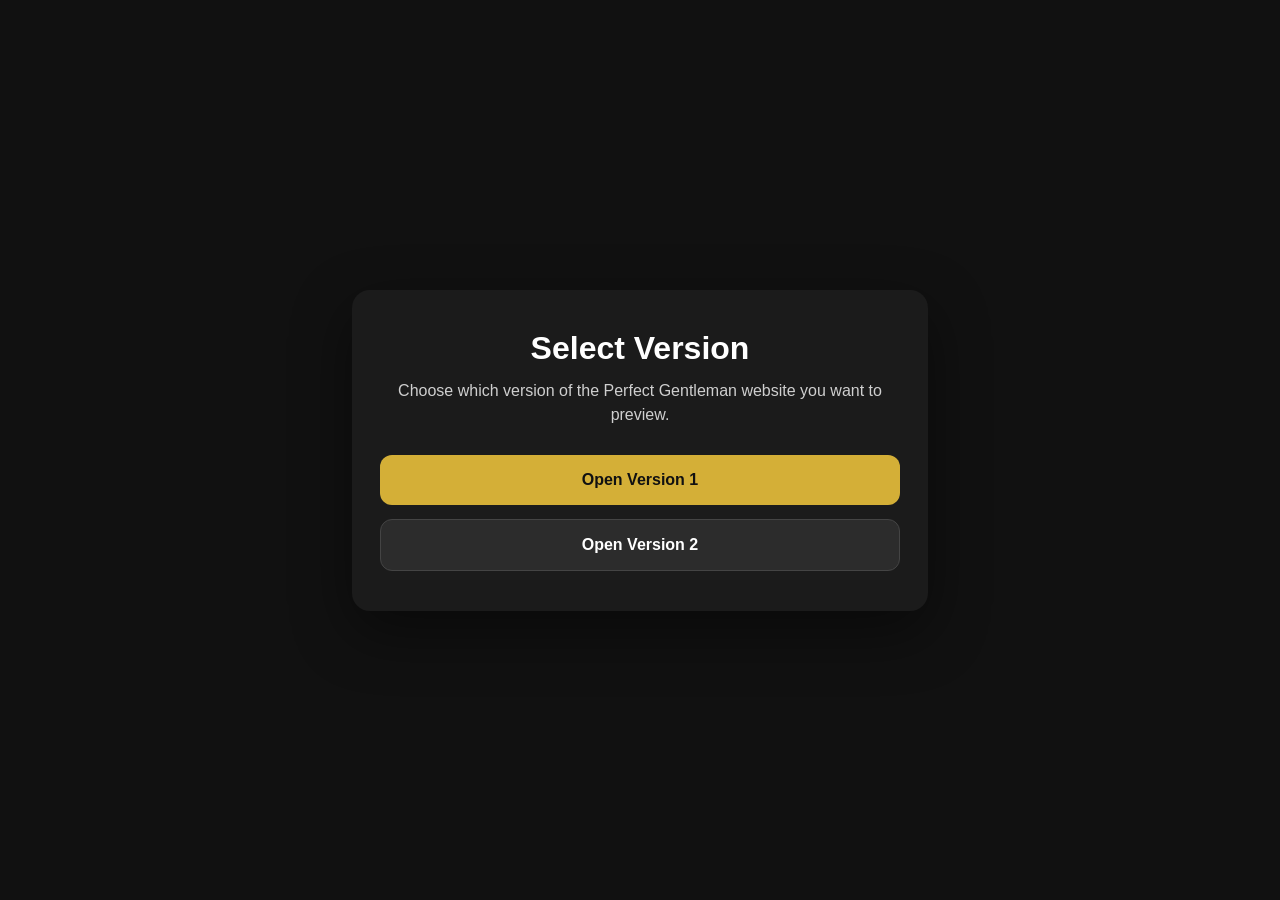
==== perfect-gentleman/index.html @ cba855e2 "perfect" ====
<!DOCTYPE html>
<html lang="en">
<head>
  <meta charset="UTF-8" />
  <meta name="viewport" content="width=device-width, initial-scale=1.0" />
  <title>Choose Website Version</title>

  <style>
    body {
      margin: 0;
      min-height: 100vh;
      font-family: Arial, sans-serif;
      background: #111;
      color: #fff;
      display: flex;
      align-items: center;
      justify-content: center;
    }

    .container {
      width: 90%;
      max-width: 520px;
      text-align: center;
      background: #1b1b1b;
      padding: 40px 28px;
      border-radius: 18px;
      box-shadow: 0 20px 60px rgba(0, 0, 0, 0.45);
    }

    h1 {
      margin: 0 0 12px;
      font-size: 32px;
    }

    p {
      margin: 0 0 28px;
      color: #cfcfcf;
      line-height: 1.5;
    }

    .buttons {
      display: grid;
      gap: 14px;
    }

    a {
      display: block;
      padding: 16px 18px;
      border-radius: 12px;
      background: #d4af37;
      color: #111;
      text-decoration: none;
      font-weight: 700;
      transition: transform 0.2s ease, background 0.2s ease;
    }

    a:hover {
      transform: translateY(-2px);
      background: #f0c94a;
    }

    .secondary {
      background: #2c2c2c;
      color: #fff;
      border: 1px solid #444;
    }

    .secondary:hover {
      background: #3a3a3a;
    }
  </style>
</head>

<body>
  <main class="container">
    <h1>Select Version</h1>
    <p>Choose which version of the Perfect Gentleman website you want to preview.</p>

    <div class="buttons">
      <a href="Version1/index.html">Open Version 1</a>
      <a href="Version2/index.html" class="secondary">Open Version 2</a>
    </div>
  </main>
</body>
</html>
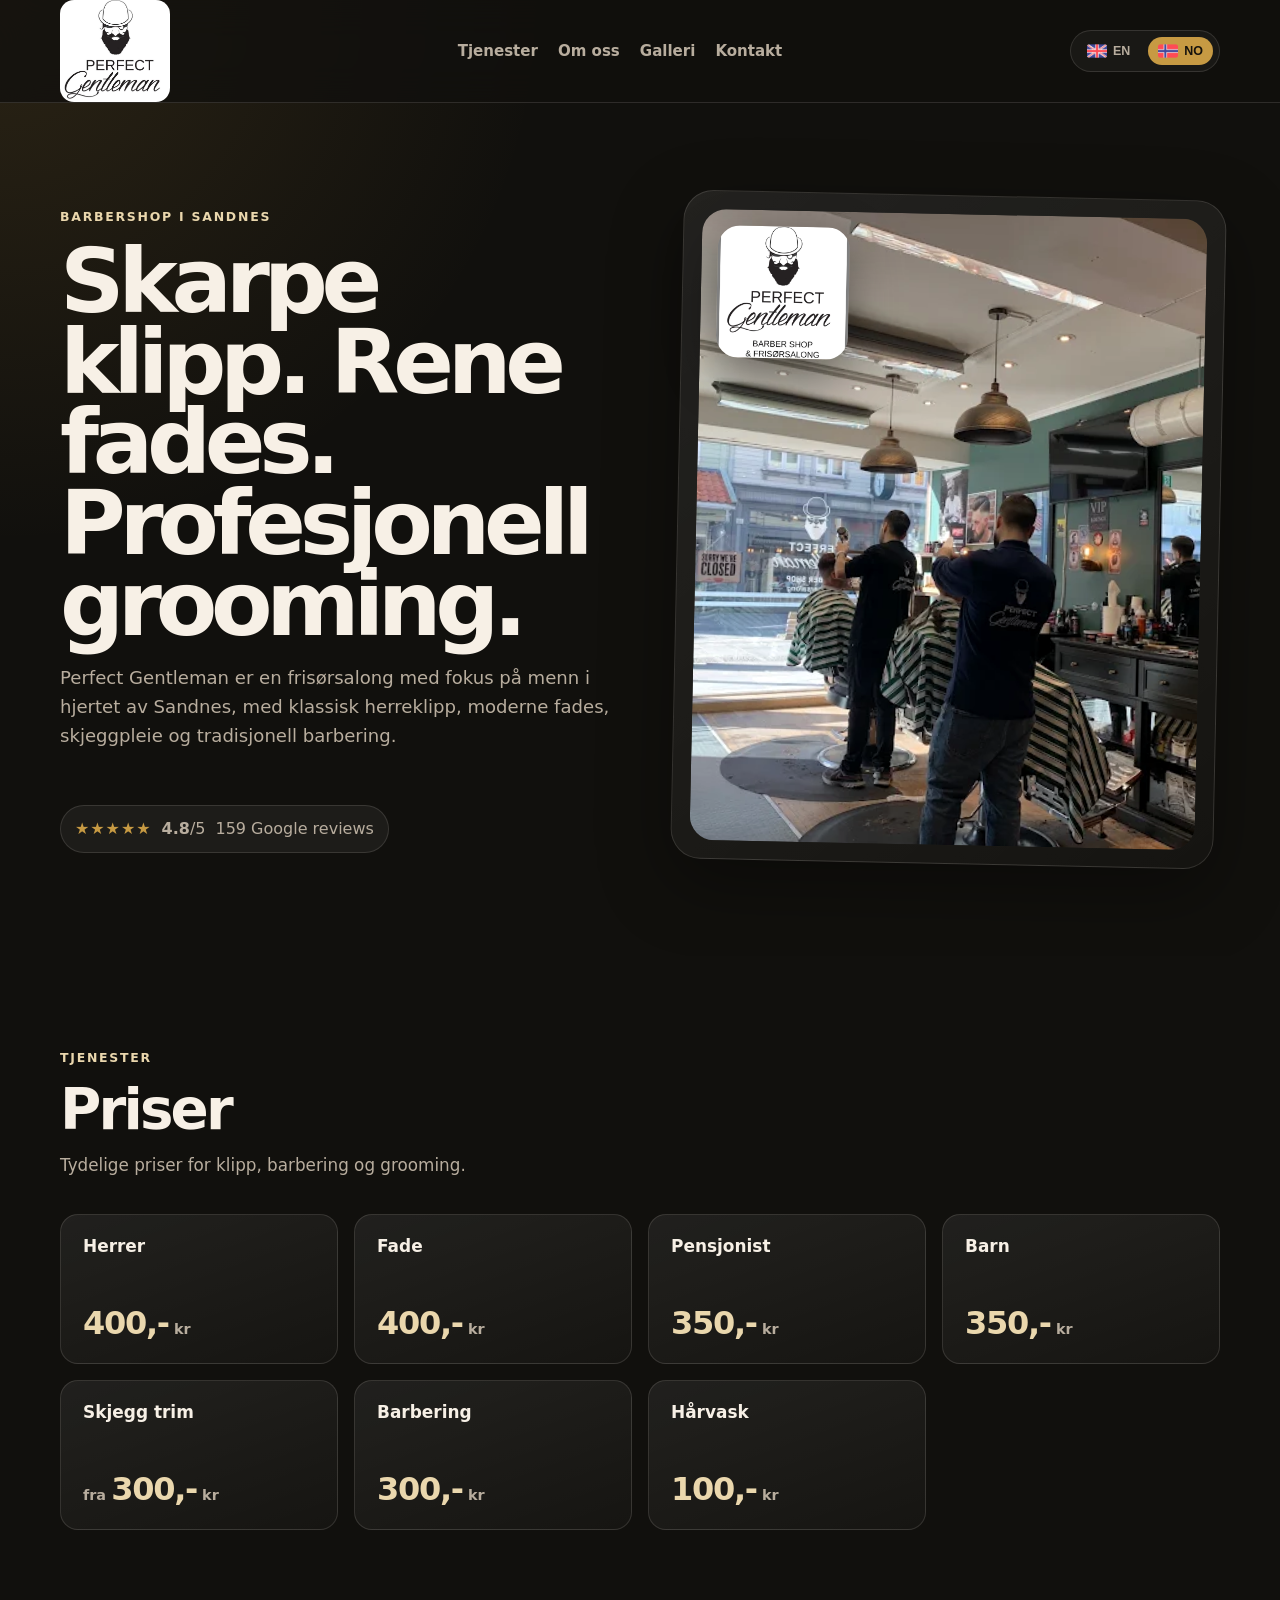
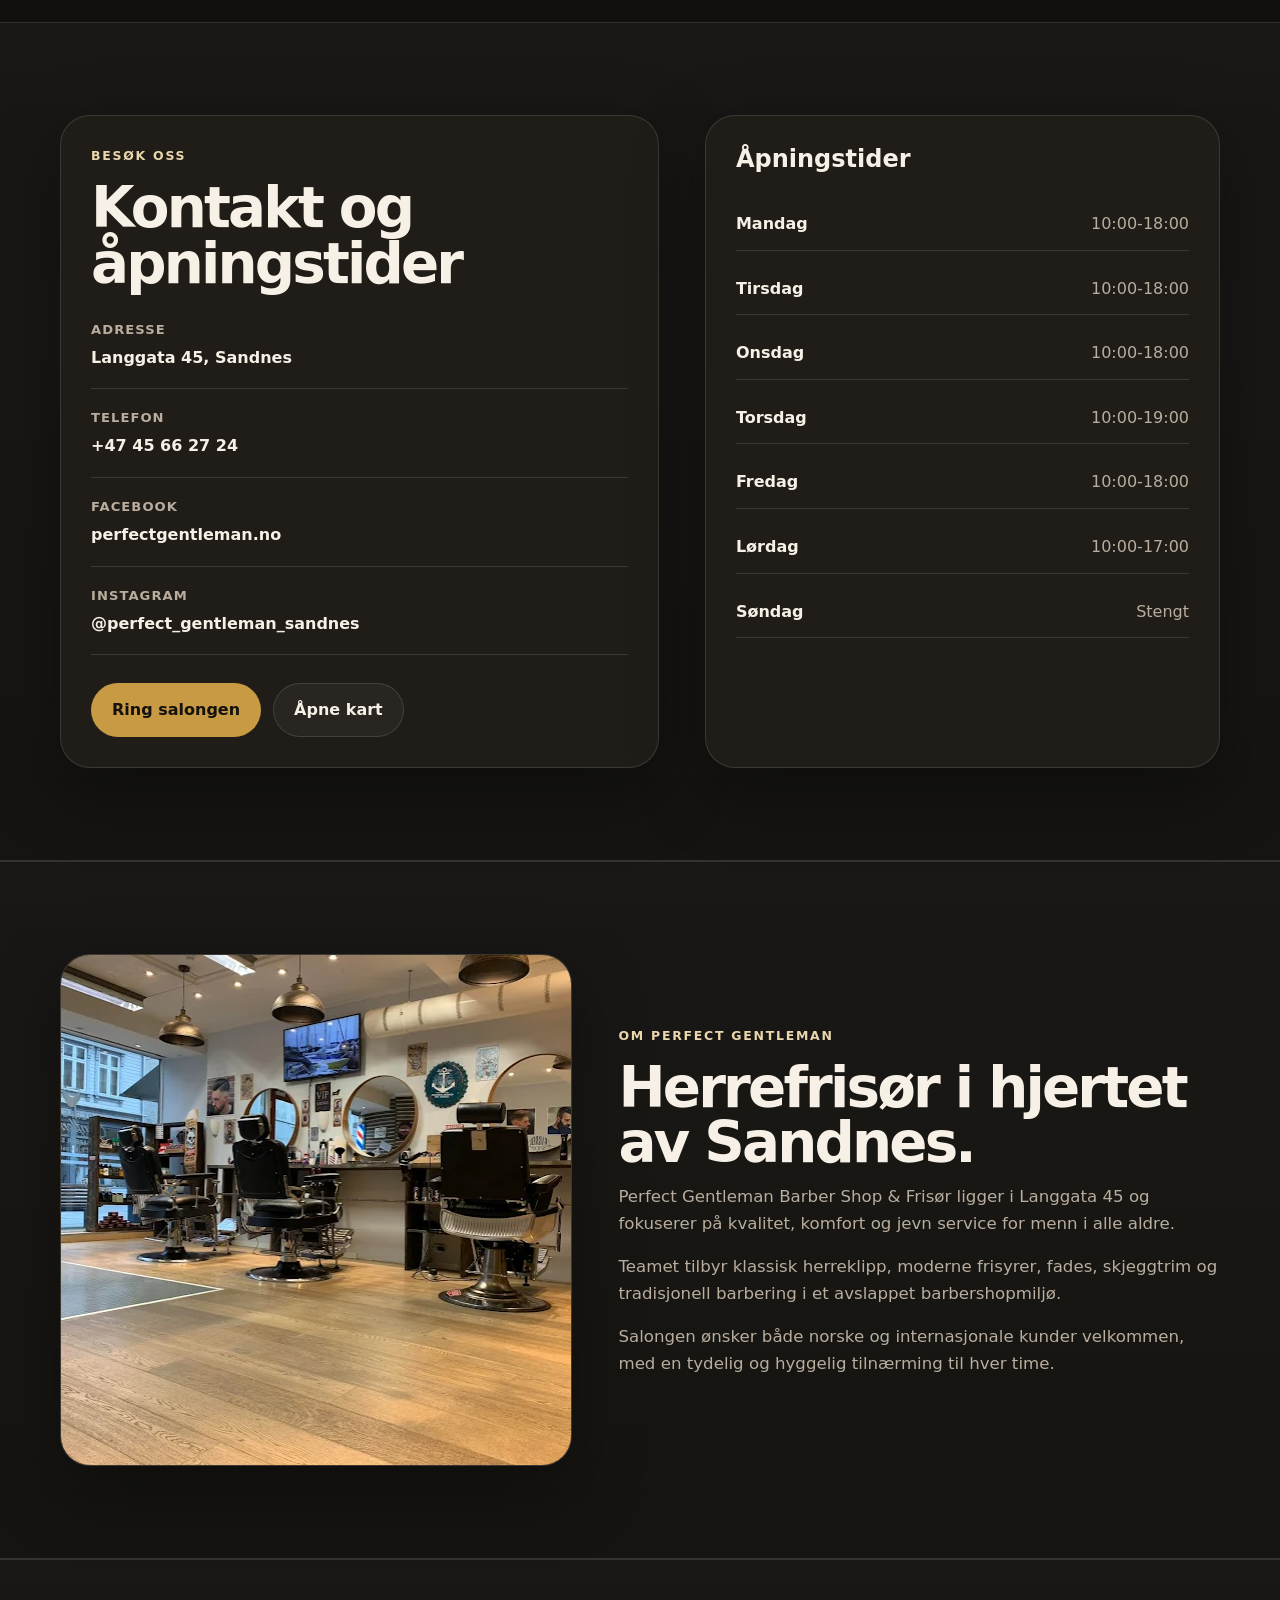
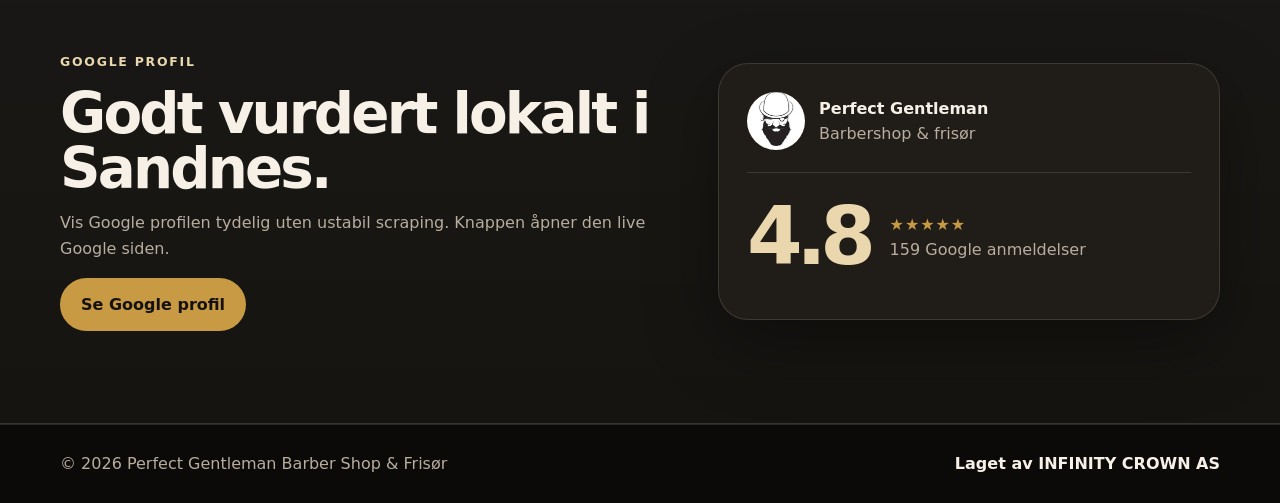
==== commit 95b9d481: "Updated" ====
--- a/perfect-gentleman/index.html
+++ b/perfect-gentleman/index.html
@@ -1,85 +1,240 @@
-<!DOCTYPE html>
+<!doctype html>
 <html lang="en">
+
 <head>
   <meta charset="UTF-8" />
   <meta name="viewport" content="width=device-width, initial-scale=1.0" />
-  <title>Choose Website Version</title>
-
-  <style>
-    body {
-      margin: 0;
-      min-height: 100vh;
-      font-family: Arial, sans-serif;
-      background: #111;
-      color: #fff;
-      display: flex;
-      align-items: center;
-      justify-content: center;
-    }
-
-    .container {
-      width: 90%;
-      max-width: 520px;
-      text-align: center;
-      background: #1b1b1b;
-      padding: 40px 28px;
-      border-radius: 18px;
-      box-shadow: 0 20px 60px rgba(0, 0, 0, 0.45);
-    }
-
-    h1 {
-      margin: 0 0 12px;
-      font-size: 32px;
-    }
-
-    p {
-      margin: 0 0 28px;
-      color: #cfcfcf;
-      line-height: 1.5;
-    }
-
-    .buttons {
-      display: grid;
-      gap: 14px;
-    }
-
-    a {
-      display: block;
-      padding: 16px 18px;
-      border-radius: 12px;
-      background: #d4af37;
-      color: #111;
-      text-decoration: none;
-      font-weight: 700;
-      transition: transform 0.2s ease, background 0.2s ease;
-    }
-
-    a:hover {
-      transform: translateY(-2px);
-      background: #f0c94a;
-    }
-
-    .secondary {
-      background: #2c2c2c;
-      color: #fff;
-      border: 1px solid #444;
-    }
-
-    .secondary:hover {
-      background: #3a3a3a;
-    }
-  </style>
+  <title>Perfect Gentleman Barber Shop & Frisør | Sandnes</title>
+  <meta name="description"
+    content="Perfect Gentleman Barber Shop & Frisør in Sandnes. Men's haircuts, fades, beard trim, shaving and grooming at Langgata 45." />
+  <meta name="theme-color" content="#11100d" />
+
+  <meta property="og:title" content="Perfect Gentleman Barber Shop & Frisør" />
+  <meta property="og:description" content="Men's haircuts, fades, beard trim and shaving in Sandnes." />
+  <meta property="og:image" content="assets/full_logo.jpg" />
+  <meta property="og:type" content="website" />
+
+  <link rel="icon" href="assets/logo.jpg" />
+  <link rel="apple-touch-icon" href="assets/logo.jpg" />
+  <link rel="preload" as="image" href="assets/full_logo.jpg" />
+  <link rel="stylesheet" href="styles.css" />
 </head>
 
 <body>
-  <main class="container">
-    <h1>Select Version</h1>
-    <p>Choose which version of the Perfect Gentleman website you want to preview.</p>
-
-    <div class="buttons">
-      <a href="Version1/index.html">Open Version 1</a>
-      <a href="Version2/index.html" class="secondary">Open Version 2</a>
+  <a class="skip-link" href="#main">Skip to content</a>
+
+  <header class="site-header" id="top">
+    <div class="container header-inner">
+      <a class="brand" href="#top" aria-label="Perfect Gentleman home">
+        <img src="assets/logo%20with%20text.jpg" alt="Perfect Gentleman logo" />
+      </a>
+
+      <nav class="main-nav" aria-label="Main navigation">
+        <a href="#services" data-i18n="nav.services">Services</a>
+        <a href="#about" data-i18n="nav.about">About</a>
+        <a href="#gallery" data-i18n="nav.gallery">Gallery</a>
+        <a href="#contact" data-i18n="nav.contact">Contact</a>
+      </nav>
+
+      <div class="language-selector" aria-label="Language selector">
+        <button class="language-button" type="button" data-lang="en" aria-label="Switch to English">
+          <img src="assets/uk.png" alt="English" />
+          <span>EN</span>
+        </button>
+        <button class="language-button" type="button" data-lang="no" aria-label="Switch to Norwegian">
+          <img src="assets/no.png" alt="Norsk" />
+          <span>NO</span>
+        </button>
+      </div>
     </div>
+  </header>
+
+  <main id="main">
+    <section class="hero section-pad">
+      <div class="container hero-grid">
+        <div class="hero-copy reveal">
+          <p class="eyebrow" data-i18n="hero.eyebrow">Barber shop in Sandnes</p>
+          <h1 data-i18n="hero.title">Sharp cuts. Clean fades. Professional grooming.</h1>
+          <p class="hero-text" data-i18n="hero.text">Perfect Gentleman is a men-focused barber shop in the heart of
+            Sandnes, offering classic haircuts, modern fades, beard care and traditional shaving.</p>
+          <div class="hero-actions">
+            <!--<a class="button button-primary" href="tel:+4745662724" data-i18n="hero.call">Call +47 45 66 27 24</a>
+            <a class="button button-secondary" href="#booking" data-i18n="hero.booking">Booking placeholder</a>-->
+          </div>
+          <div class="trust-strip" aria-label="Google rating">
+            <span class="stars" aria-hidden="true">★★★★★</span>
+            <span><strong data-config="rating">4.8</strong>/5</span>
+            <span data-config="reviews">159 Google reviews</span>
+          </div>
+        </div>
+
+        <div class="hero-media reveal delay-1 hide-on-mobile">
+          <div class="hero-card">
+            <img class="hero-logo" src="assets/full_logo.jpg" alt="Perfect Gentleman full logo" />
+            <img class="hero-photo" src="assets/barbers-at-work.webp" alt="Barbers working inside Perfect Gentleman" />
+          </div>
+        </div>
+      </div>
+    </section>
+
+    <!--<section class="info-band">
+      <div class="container info-band-grid">
+        <div>
+          <span data-i18n="info.addressLabel">Address</span>
+          <strong>Langgata 45, Sandnes</strong>
+        </div>
+        <div>
+          <span data-i18n="info.phoneLabel">Phone</span>
+          <strong><a href="tel:+4745662724">+47 45 66 27 24</a></strong>
+        </div>
+        <div>
+          <span data-i18n="info.todayLabel">Opening hours</span>
+          <strong data-i18n="info.hoursShort">Mon-Fri 10:00-18:00
+            <br>Lørdag 10:00-17:00
+          </strong>
+        </div>
+      </div>
+    </section>-->
+
+
+
+    <section class="section-pad" id="services">
+      <div class="container">
+        <div class="section-heading reveal">
+          <p class="eyebrow" data-i18n="services.eyebrow">Services</p>
+          <h2 data-i18n="services.title">Prices</h2>
+          <p data-i18n="services.text">Clear pricing for essential barber and grooming services.</p>
+        </div>
+        <div class="price-grid reveal delay-1" id="priceGrid" aria-live="polite"></div>
+      </div>
+    </section>
+
+    <section class="section-pad section-alt" id="contact">
+      <div class="container contact-grid">
+        <div class="contact-card reveal">
+          <p class="eyebrow" data-i18n="contact.eyebrow">Visit</p>
+          <h2 data-i18n="contact.title">Contact and opening hours</h2>
+          <div class="contact-list">
+            <p><span data-i18n="contact.address">Address</span><strong><a
+                  href="https://maps.app.goo.gl/utkWQBapg1sckWcVA" target="_blank" rel="noopener">Langgata 45,
+                  Sandnes</a></strong></p>
+            <p><span data-i18n="contact.phone">Phone</span><strong><a href="tel:+4745662724">+47 45 66 27
+                  24</a></strong></p>
+            <p><span>Facebook</span><strong><a href="https://www.facebook.com/perfectgentleman.no/" target="_blank"
+                  rel="noopener">perfectgentleman.no</a></strong></p>
+            <p><span>Instagram</span><strong><a href="https://www.instagram.com/perfect_gentleman_sandnes/"
+                  target="_blank" rel="noopener">@perfect_gentleman_sandnes</a></strong></p>
+          </div>
+          <div class="contact-actions">
+            <a class="button button-primary" href="tel:+4745662724" data-i18n="contact.call">Call salon</a>
+            <a class="button button-secondary" href="https://maps.app.goo.gl/utkWQBapg1sckWcVA" target="_blank"
+              rel="noopener" data-i18n="contact.map">Open map</a>
+          </div>
+        </div>
+        <div class="hours-card reveal delay-1">
+          <h3 data-i18n="hours.title">Opening hours</h3>
+          <div id="hoursList" class="hours-list" aria-live="polite"></div>
+        </div>
+      </div>
+    </section>
+
+
+    <section class="section-pad section-alt" id="about">
+      <div class="container about-grid">
+        <div class="about-media reveal hide-on-mobile">
+          <img src="assets/studio-empty-chairs.webp" alt="Perfect Gentleman barber shop interior" />
+        </div>
+        <div class="about-copy reveal delay-1">
+          <p class="eyebrow" data-i18n="about.eyebrow">About Perfect Gentleman</p>
+          <h2 data-i18n="about.title">Men's grooming in the heart of Sandnes.</h2>
+          <p data-i18n="about.p1">Perfect Gentleman Barber Shop & Frisør is located at Langgata 45 and focuses on
+            quality, comfort and consistent service for men of all ages.</p>
+          <p data-i18n="about.p2">The team offers classic men's haircuts, modern styles, fades, beard trims and
+            traditional shaving in a relaxed barbershop setting.</p>
+          <p data-i18n="about.p3">The salon welcomes both Norwegian and international customers, with a direct and
+            friendly approach to every appointment.</p>
+        </div>
+      </div>
+    </section>
+
+    <!--<section class="section-pad" id="gallery">
+      <div class="container">
+        <div class="section-heading reveal">
+          <p class="eyebrow" data-i18n="gallery.eyebrow">Gallery</p>
+          <h2 data-i18n="gallery.title">Inside the shop</h2>
+          <p data-i18n="gallery.text">A simple collage area for photos from the studio, chairs, entrance and daily work.
+          </p>
+        </div>
+        <div class="gallery-grid reveal delay-1">
+          <figure class="gallery-item gallery-large">
+            <img src="assets/barbers-at-work.webp" alt="Barbers working in the studio" />
+          </figure>
+          <figure class="gallery-item">
+            <img src="assets/outside-entrance-1.JPG" alt="Outside entrance" />
+          </figure>
+          <figure class="gallery-item gallery-wide">
+            <img src="assets/studio-empty-chairs.webp" alt="Empty studio with chairs" />
+          </figure>
+        </div>
+      </div>
+    </section>-->
+
+    <section class="section-pad section-alt" id="reviews">
+      <div class="container reviews-grid">
+        <div class="review-copy reveal">
+          <p class="eyebrow" data-i18n="reviews.eyebrow">Google profile</p>
+          <h2 data-i18n="reviews.title">Trusted locally in Sandnes.</h2>
+          <p data-i18n="reviews.text">Showcase the Google profile clearly without relying on fragile scraping. The
+            button opens the live Google business page.</p>
+          <a class="button button-primary" id="googlePageLink" href="https://share.google/YpfbjD3df5ppKz8mH"
+            target="_blank" rel="noopener" data-i18n="reviews.button">View Google profile</a>
+        </div>
+        <div class="google-card reveal delay-1">
+          <div class="google-card-top">
+            <img src="assets/logo.jpg" alt="Perfect Gentleman logo" />
+            <div>
+              <strong>Perfect Gentleman</strong>
+              <span data-i18n="reviews.category">Barber shop & Frisør</span>
+            </div>
+          </div>
+          <div class="rating-display">
+            <strong data-config="ratingLarge">4.8</strong>
+            <div>
+              <span class="stars" aria-hidden="true">★★★★★</span>
+              <p><span data-config="reviewsPlain">159</span> <span data-i18n="reviews.reviewLabel">Google reviews</span>
+              </p>
+            </div>
+          </div>
+          <!-- <p class="review-note" data-i18n="reviews.note">Rating and review count can be updated in site-config.js.</p> -->
+        </div>
+      </div>
+    </section>
+
+    <!--<section class="section-pad" id="booking">
+      <div class="container booking-card reveal">
+        <div>
+          <p class="eyebrow" data-i18n="booking.eyebrow">Booking</p>
+          <h2 data-i18n="booking.title">Booking integration placeholder</h2>
+          <p data-i18n="booking.text">This area is ready for a booking link, embedded booking widget or third-party
+            booking system when needed.</p>
+        </div>
+        <a class="button button-secondary" id="bookingAction" href="tel:+4745662724" data-i18n="booking.button">Call to
+          book for now</a>
+      </div>
+    </section>-->
+
+
   </main>
+
+  <footer class="site-footer">
+    <div class="container footer-inner">
+      <p>© <span id="year"></span> Perfect Gentleman Barber Shop & Frisør</p>
+      <p><a href="https://infinitycrown.no/" target="_blank" rel="noopener" data-i18n="nav.footer">Made by INFINITY CROWN</a></p>
+    </div>
+  </footer>
+
+  <script src="site-config.js"></script>
+  <script src="script.js"></script>
 </body>
+
 </html>
--- a/perfect-gentleman/styles.css
+++ b/perfect-gentleman/styles.css
@@ -0,0 +1,749 @@
+:root {
+  --bg: #11100d;
+  --bg-soft: #171511;
+  --bg-card: #201d18;
+  --paper: #f7f0e6;
+  --muted: #b8ad9e;
+  --gold: #c79a43;
+  --gold-soft: #ead7ad;
+  --line: rgba(247, 240, 230, 0.13);
+  --shadow: 0 24px 70px rgba(0, 0, 0, 0.35);
+  --radius-lg: 30px;
+  --radius-md: 18px;
+  --max-width: 1160px;
+  --header-height: 86px;
+}
+
+* {
+  box-sizing: border-box;
+}
+
+html {
+  scroll-behavior: smooth;
+}
+
+body {
+  margin: 0;
+  font-family: Inter, ui-sans-serif, system-ui, -apple-system, BlinkMacSystemFont, "Segoe UI", sans-serif;
+  background: radial-gradient(circle at top left, rgba(199, 154, 67, 0.14), transparent 34rem), var(--bg);
+  color: var(--paper);
+  line-height: 1.6;
+}
+
+body.custom-cursor,
+body.custom-cursor a,
+body.custom-cursor button {
+  cursor: url("assets/cursor.png") 8 8, auto;
+}
+
+img {
+  max-width: 100%;
+  display: block;
+}
+
+a {
+  color: inherit;
+  text-decoration: none;
+}
+
+button,
+a {
+  -webkit-tap-highlight-color: transparent;
+}
+
+.container {
+  width: min(var(--max-width), calc(100% - 32px));
+  margin: 0 auto;
+}
+
+.skip-link {
+  position: absolute;
+  left: 16px;
+  top: -100px;
+  z-index: 999;
+  background: var(--gold);
+  color: #15120d;
+  padding: 10px 14px;
+  border-radius: 12px;
+  font-weight: 800;
+}
+
+.skip-link:focus {
+  top: 16px;
+}
+
+.site-header {
+  position: sticky;
+  top: 0;
+  z-index: 50;
+  min-height: var(--header-height);
+  background: rgba(17, 16, 13, 0.78);
+  backdrop-filter: blur(18px);
+  border-bottom: 1px solid var(--line);
+}
+
+.header-inner {
+  min-height: var(--header-height);
+  display: flex;
+  align-items: center;
+  justify-content: space-between;
+  gap: 22px;
+}
+
+.brand {
+  display: flex;
+  align-items: center;
+  flex: 0 0 auto;
+}
+
+.brand img {
+  width: 110px;
+  height: auto;
+  border-radius: 14px;
+}
+
+.main-nav {
+  display: flex;
+  align-items: center;
+  justify-content: center;
+  gap: 20px;
+  flex: 1;
+}
+
+.main-nav a {
+  color: var(--muted);
+  font-size: 0.94rem;
+  font-weight: 700;
+  transition: color 180ms ease;
+}
+
+.main-nav a:hover,
+.main-nav a:focus-visible {
+  color: var(--paper);
+}
+
+.language-selector {
+  display: inline-flex;
+  gap: 8px;
+  padding: 6px;
+  border: 1px solid var(--line);
+  border-radius: 999px;
+  background: rgba(255, 255, 255, 0.04);
+}
+
+.language-button {
+  border: 0;
+  color: var(--muted);
+  background: transparent;
+  border-radius: 999px;
+  display: inline-flex;
+  align-items: center;
+  gap: 6px;
+  padding: 7px 10px;
+  font-weight: 800;
+  font-size: 0.78rem;
+  transition: background 180ms ease, color 180ms ease;
+}
+
+.language-button img {
+  width: 20px;
+  height: 14px;
+  object-fit: cover;
+  border-radius: 2px;
+}
+
+.language-button.active {
+  background: var(--gold);
+  color: #16120c;
+}
+
+.section-pad {
+  padding: 92px 0;
+}
+
+.section-alt {
+  background: linear-gradient(180deg, rgba(255, 255, 255, 0.035), rgba(255, 255, 255, 0.015));
+  border-top: 1px solid var(--line);
+  border-bottom: 1px solid var(--line);
+}
+
+.hero {
+  min-height: calc(100svh - var(--header-height));
+  display: flex;
+  align-items: center;
+  overflow: hidden;
+}
+
+.hero-grid {
+  display: grid;
+  grid-template-columns: 1.02fr 0.98fr;
+  gap: 52px;
+  align-items: center;
+}
+
+.eyebrow {
+  margin: 0 0 14px;
+  color: var(--gold-soft);
+  letter-spacing: 0.14em;
+  text-transform: uppercase;
+  font-size: 0.78rem;
+  font-weight: 900;
+}
+
+h1,
+h2,
+h3,
+p {
+  margin-top: 0;
+}
+
+h1 {
+  margin-bottom: 20px;
+  font-size: clamp(3rem, 7vw, 6.8rem);
+  line-height: 0.9;
+  letter-spacing: -0.07em;
+  max-width: 760px;
+}
+
+h2 {
+  margin-bottom: 14px;
+  font-size: clamp(2rem, 4.4vw, 4rem);
+  line-height: 0.98;
+  letter-spacing: -0.05em;
+}
+
+h3 {
+  font-size: 1.5rem;
+  line-height: 1.15;
+}
+
+.hero-text {
+  color: var(--muted);
+  max-width: 630px;
+  font-size: 1.13rem;
+}
+
+.hero-actions,
+.contact-actions {
+  display: flex;
+  flex-wrap: wrap;
+  gap: 12px;
+  margin-top: 28px;
+}
+
+.button {
+  display: inline-flex;
+  justify-content: center;
+  align-items: center;
+  min-height: 48px;
+  padding: 13px 20px;
+  border-radius: 999px;
+  border: 1px solid transparent;
+  font-weight: 900;
+  transition: transform 180ms ease, background 180ms ease, border-color 180ms ease;
+}
+
+.button:hover,
+.button:focus-visible {
+  transform: translateY(-2px);
+}
+
+.button-primary {
+  background: var(--gold);
+  color: #15120d;
+}
+
+.button-secondary {
+  border-color: var(--line);
+  background: rgba(255, 255, 255, 0.045);
+  color: var(--paper);
+}
+
+.trust-strip {
+  margin-top: 26px;
+  display: inline-flex;
+  flex-wrap: wrap;
+  gap: 10px;
+  align-items: center;
+  padding: 10px 14px;
+  border-radius: 999px;
+  color: var(--muted);
+  background: rgba(255, 255, 255, 0.05);
+  border: 1px solid var(--line);
+}
+
+.stars {
+  color: var(--gold);
+  letter-spacing: 0.06em;
+}
+
+.hero-card {
+  position: relative;
+  border: 1px solid var(--line);
+  border-radius: var(--radius-lg);
+  background: linear-gradient(140deg, rgba(255, 255, 255, 0.08), rgba(255, 255, 255, 0.02));
+  padding: 18px;
+  box-shadow: var(--shadow);
+  transform: rotate(1.2deg);
+}
+
+.hero-logo {
+  position: absolute;
+  left: 34px;
+  top: 34px;
+  z-index: 2;
+  width: 132px;
+  border-radius: 22px;
+  box-shadow: 0 18px 50px rgba(0, 0, 0, 0.45);
+}
+
+.hero-photo {
+  width: 100%;
+  aspect-ratio: 4 / 5;
+  object-fit: cover;
+  border-radius: 24px;
+  filter: saturate(0.92) contrast(1.02);
+}
+
+.info-band {
+  border-top: 1px solid var(--line);
+  border-bottom: 1px solid var(--line);
+  background: rgba(255, 255, 255, 0.035);
+}
+
+.info-band-grid {
+  display: grid;
+  grid-template-columns: repeat(3, 1fr);
+  gap: 1px;
+}
+
+.info-band-grid>div {
+  padding: 26px 28px;
+  border-left: 1px solid var(--line);
+}
+
+.info-band-grid>div:last-child {
+  border-right: 1px solid var(--line);
+}
+
+.info-band span,
+.contact-list span {
+  display: block;
+  color: var(--muted);
+  font-size: 0.82rem;
+  text-transform: uppercase;
+  letter-spacing: 0.08em;
+  font-weight: 800;
+  margin-bottom: 5px;
+}
+
+.info-band strong {
+  font-size: 1.03rem;
+}
+
+.section-heading {
+  max-width: 670px;
+  margin-bottom: 36px;
+}
+
+.section-heading p:not(.eyebrow) {
+  color: var(--muted);
+  font-size: 1.05rem;
+}
+
+.price-grid {
+  display: grid;
+  grid-template-columns: repeat(4, 1fr);
+  gap: 16px;
+}
+
+.price-card {
+  min-height: 150px;
+  display: flex;
+  flex-direction: column;
+  justify-content: space-between;
+  border-radius: var(--radius-md);
+  padding: 22px;
+  border: 1px solid var(--line);
+  background: linear-gradient(160deg, rgba(255, 255, 255, 0.07), rgba(255, 255, 255, 0.025));
+}
+
+.price-card h3 {
+  margin-bottom: 18px;
+  color: var(--paper);
+  font-size: 1.06rem;
+}
+
+.price-card strong {
+  color: var(--gold-soft);
+  font-size: 2rem;
+  line-height: 1;
+  letter-spacing: -0.04em;
+}
+
+.price-card span {
+  color: var(--muted);
+  font-size: 0.9rem;
+  font-weight: 700;
+}
+
+.about-grid,
+.reviews-grid,
+.contact-grid {
+  display: grid;
+  grid-template-columns: 0.92fr 1.08fr;
+  gap: 46px;
+  align-items: center;
+}
+
+.about-media img,
+.contact-card,
+.hours-card,
+.google-card,
+.booking-card {
+  border-radius: var(--radius-lg);
+  border: 1px solid var(--line);
+  background: var(--bg-card);
+  box-shadow: var(--shadow);
+}
+
+.about-media img {
+  width: 100%;
+  aspect-ratio: 1 / 1;
+  object-fit: cover;
+}
+
+.about-copy p:not(.eyebrow) {
+  color: var(--muted);
+  font-size: 1.04rem;
+}
+
+.gallery-grid {
+  display: grid;
+  grid-template-columns: repeat(4, 1fr);
+  grid-auto-rows: 250px;
+  gap: 16px;
+}
+
+.gallery-item {
+  margin: 0;
+  border-radius: 24px;
+  overflow: hidden;
+  border: 1px solid var(--line);
+  background: #26221c;
+}
+
+.gallery-large {
+  grid-column: span 2;
+  grid-row: span 2;
+}
+
+.gallery-wide {
+  grid-column: span 2;
+}
+
+.gallery-item img {
+  width: 100%;
+  height: 100%;
+  object-fit: cover;
+  transition: transform 500ms ease;
+}
+
+.gallery-item:hover img {
+  transform: scale(1.04);
+}
+
+.reviews-grid {
+  grid-template-columns: 1fr 0.82fr;
+}
+
+.review-copy p:not(.eyebrow) {
+  color: var(--muted);
+  max-width: 620px;
+}
+
+.google-card {
+  padding: 28px;
+}
+
+.google-card-top {
+  display: flex;
+  gap: 14px;
+  align-items: center;
+  padding-bottom: 22px;
+  border-bottom: 1px solid var(--line);
+}
+
+.google-card-top img {
+  width: 58px;
+  height: 58px;
+  border-radius: 50%;
+  object-fit: cover;
+}
+
+.google-card-top span {
+  display: block;
+  color: var(--muted);
+}
+
+.rating-display {
+  padding: 28px 0 18px;
+  display: flex;
+  gap: 20px;
+  align-items: center;
+}
+
+.rating-display>strong {
+  font-size: 5rem;
+  line-height: 0.9;
+  color: var(--gold-soft);
+  letter-spacing: -0.08em;
+}
+
+.rating-display p,
+.review-note {
+  color: var(--muted);
+  margin-bottom: 0;
+}
+
+.booking-card {
+  padding: 34px;
+  display: flex;
+  align-items: center;
+  justify-content: space-between;
+  gap: 28px;
+  background: radial-gradient(circle at top right, rgba(199, 154, 67, 0.16), transparent 22rem), var(--bg-card);
+}
+
+.booking-card p:not(.eyebrow) {
+  color: var(--muted);
+  max-width: 740px;
+}
+
+.contact-grid {
+  grid-template-columns: 1fr 0.86fr;
+  align-items: stretch;
+}
+
+.contact-card,
+.hours-card {
+  padding: 30px;
+}
+
+.contact-list {
+  display: grid;
+  gap: 18px;
+  margin: 28px 0;
+}
+
+.contact-list p {
+  margin: 0;
+  padding-bottom: 18px;
+  border-bottom: 1px solid var(--line);
+}
+
+.hours-list {
+  display: grid;
+  gap: 12px;
+  margin-top: 24px;
+}
+
+.hours-row {
+  display: flex;
+  justify-content: space-between;
+  gap: 16px;
+  padding: 13px 0;
+  border-bottom: 1px solid var(--line);
+  color: var(--muted);
+}
+
+.hours-row strong {
+  color: var(--paper);
+}
+
+.site-footer {
+  border-top: 1px solid var(--line);
+  background: #0b0a08;
+  padding: 26px 0;
+  color: var(--muted);
+}
+
+.footer-inner {
+  display: flex;
+  align-items: center;
+  justify-content: space-between;
+  gap: 16px;
+}
+
+.footer-inner p {
+  margin: 0;
+}
+
+.footer-inner a {
+  color: var(--paper);
+  font-weight: 800;
+}
+
+.reveal {
+  opacity: 0;
+  transform: translateY(18px);
+  transition: opacity 600ms ease, transform 600ms ease;
+}
+
+.reveal.visible {
+  opacity: 1;
+  transform: translateY(0);
+}
+
+.delay-1 {
+  transition-delay: 100ms;
+}
+
+@media (max-width: 980px) {
+  .header-inner {
+    flex-wrap: wrap;
+    padding: 14px 0;
+  }
+
+  .main-nav {
+    order: 3;
+    width: 100%;
+    flex-wrap: wrap;
+    justify-content: flex-start;
+    gap: 13px 18px;
+  }
+
+  .hero-grid,
+  .about-grid,
+  .reviews-grid,
+  .contact-grid {
+    grid-template-columns: 1fr;
+  }
+
+  .hero {
+    min-height: auto;
+  }
+
+  .hero-card {
+    transform: none;
+  }
+
+  .price-grid {
+    grid-template-columns: repeat(2, 1fr);
+  }
+
+  .info-band-grid {
+    grid-template-columns: 1fr;
+  }
+
+  .info-band-grid>div,
+  .info-band-grid>div:last-child {
+    border-left: 0;
+    border-right: 0;
+    border-bottom: 1px solid var(--line);
+  }
+
+  .gallery-grid {
+    grid-template-columns: repeat(2, 1fr);
+    grid-auto-rows: 220px;
+  }
+
+  .gallery-large,
+  .gallery-wide {
+    grid-column: span 2;
+  }
+
+  .booking-card {
+    align-items: flex-start;
+    flex-direction: column;
+  }
+}
+
+@media (max-width: 640px) {
+  .container {
+    width: min(100% - 22px, var(--max-width));
+  }
+
+  .section-pad {
+    padding: 64px 0;
+  }
+
+  .brand img {
+    width: 90px;
+  }
+
+  .language-selector {
+    margin-left: auto;
+  }
+
+  .language-button span {
+    display: none;
+  }
+
+  .main-nav a {
+    font-size: 0.86rem;
+  }
+
+  h1 {
+    font-size: clamp(2.65rem, 16vw, 4.2rem);
+  }
+
+  h2 {
+    font-size: clamp(2rem, 11vw, 3rem);
+  }
+
+  .hero-actions,
+  .contact-actions {
+    flex-direction: column;
+  }
+
+  .button {
+    width: 100%;
+  }
+
+  .trust-strip {
+    border-radius: 18px;
+  }
+
+  .hero-logo {
+    left: 24px;
+    top: 24px;
+    width: 104px;
+  }
+
+  .price-grid,
+  .gallery-grid {
+    grid-template-columns: 1fr;
+  }
+
+  .gallery-grid {
+    grid-auto-rows: 240px;
+  }
+
+  .gallery-large,
+  .gallery-wide {
+    grid-column: span 1;
+    grid-row: span 1;
+  }
+
+  .rating-display {
+    align-items: flex-start;
+    flex-direction: column;
+    gap: 12px;
+  }
+
+  .rating-display>strong {
+    font-size: 4rem;
+  }
+
+  .footer-inner {
+    flex-direction: column;
+    align-items: flex-start;
+  }
+}
+
+@media (max-width: 767px) {
+  .hide-on-mobile {
+    display: none !important;
+  }
+}
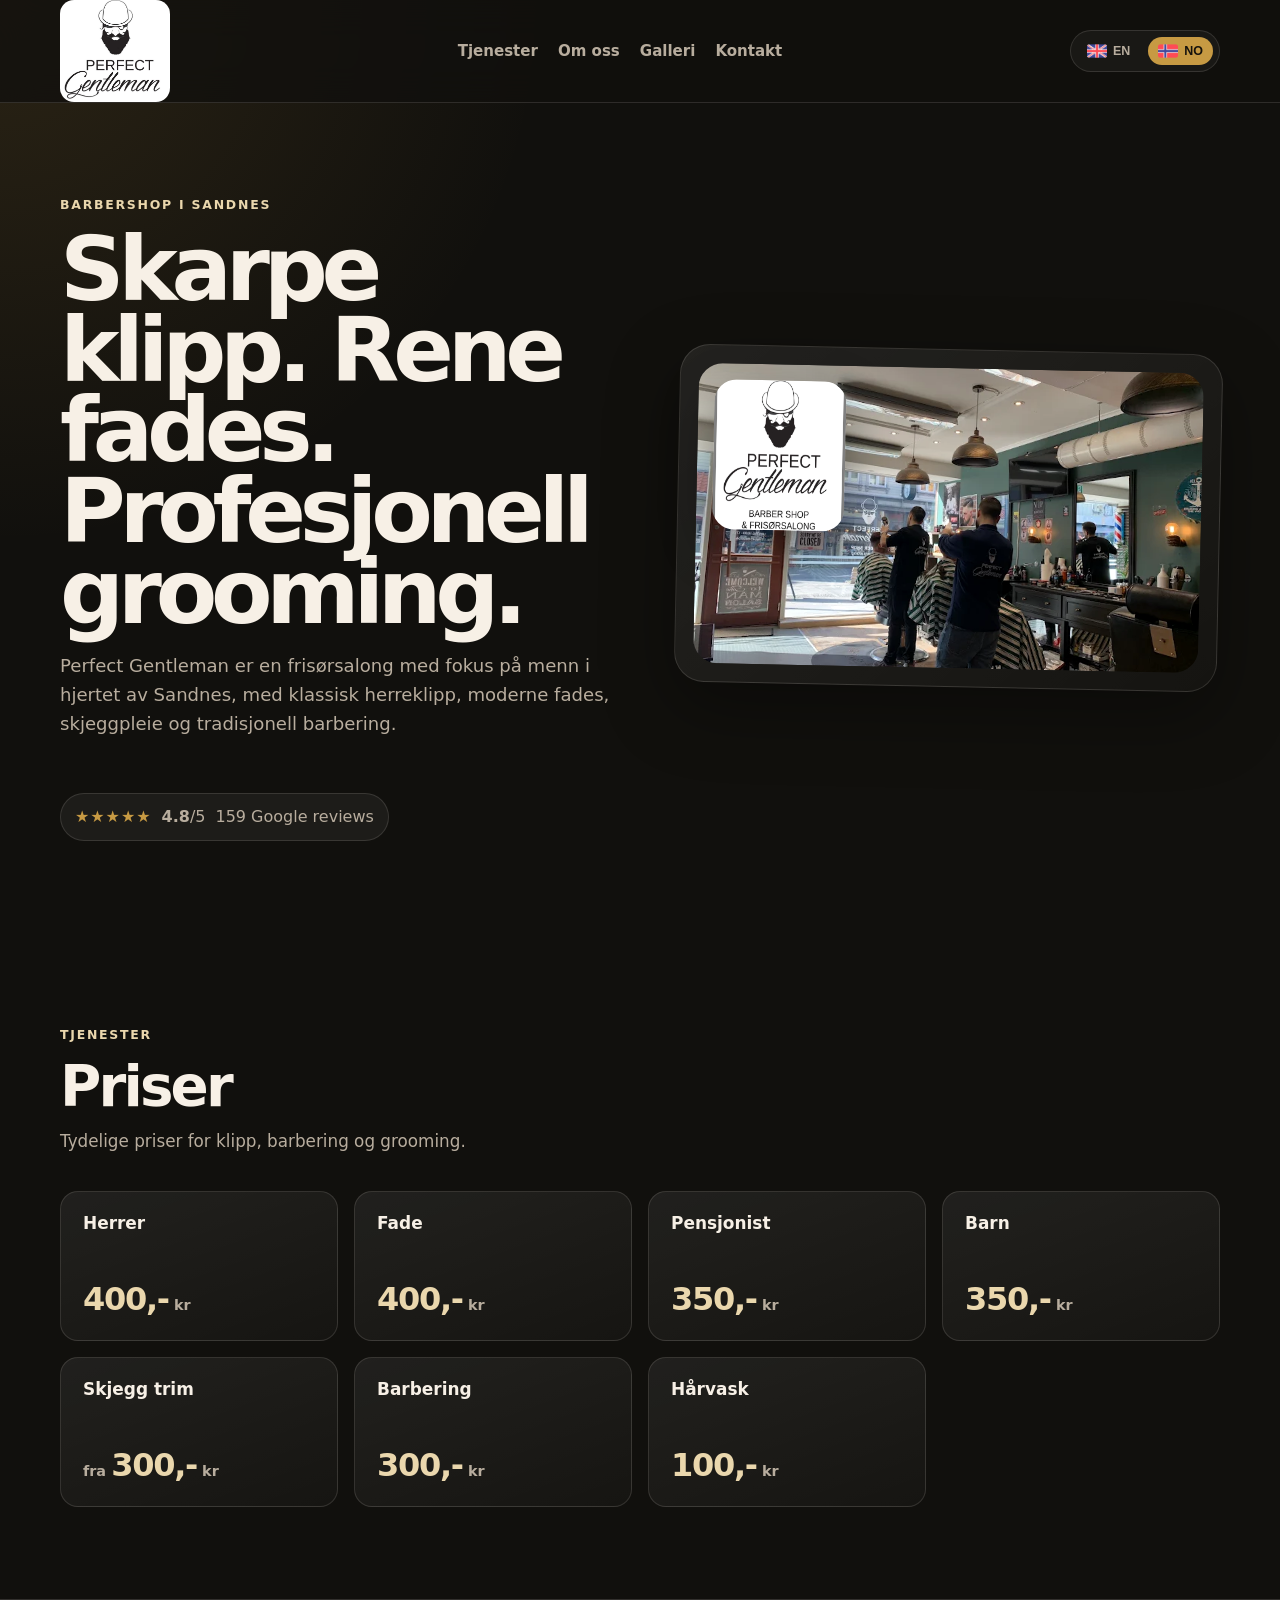
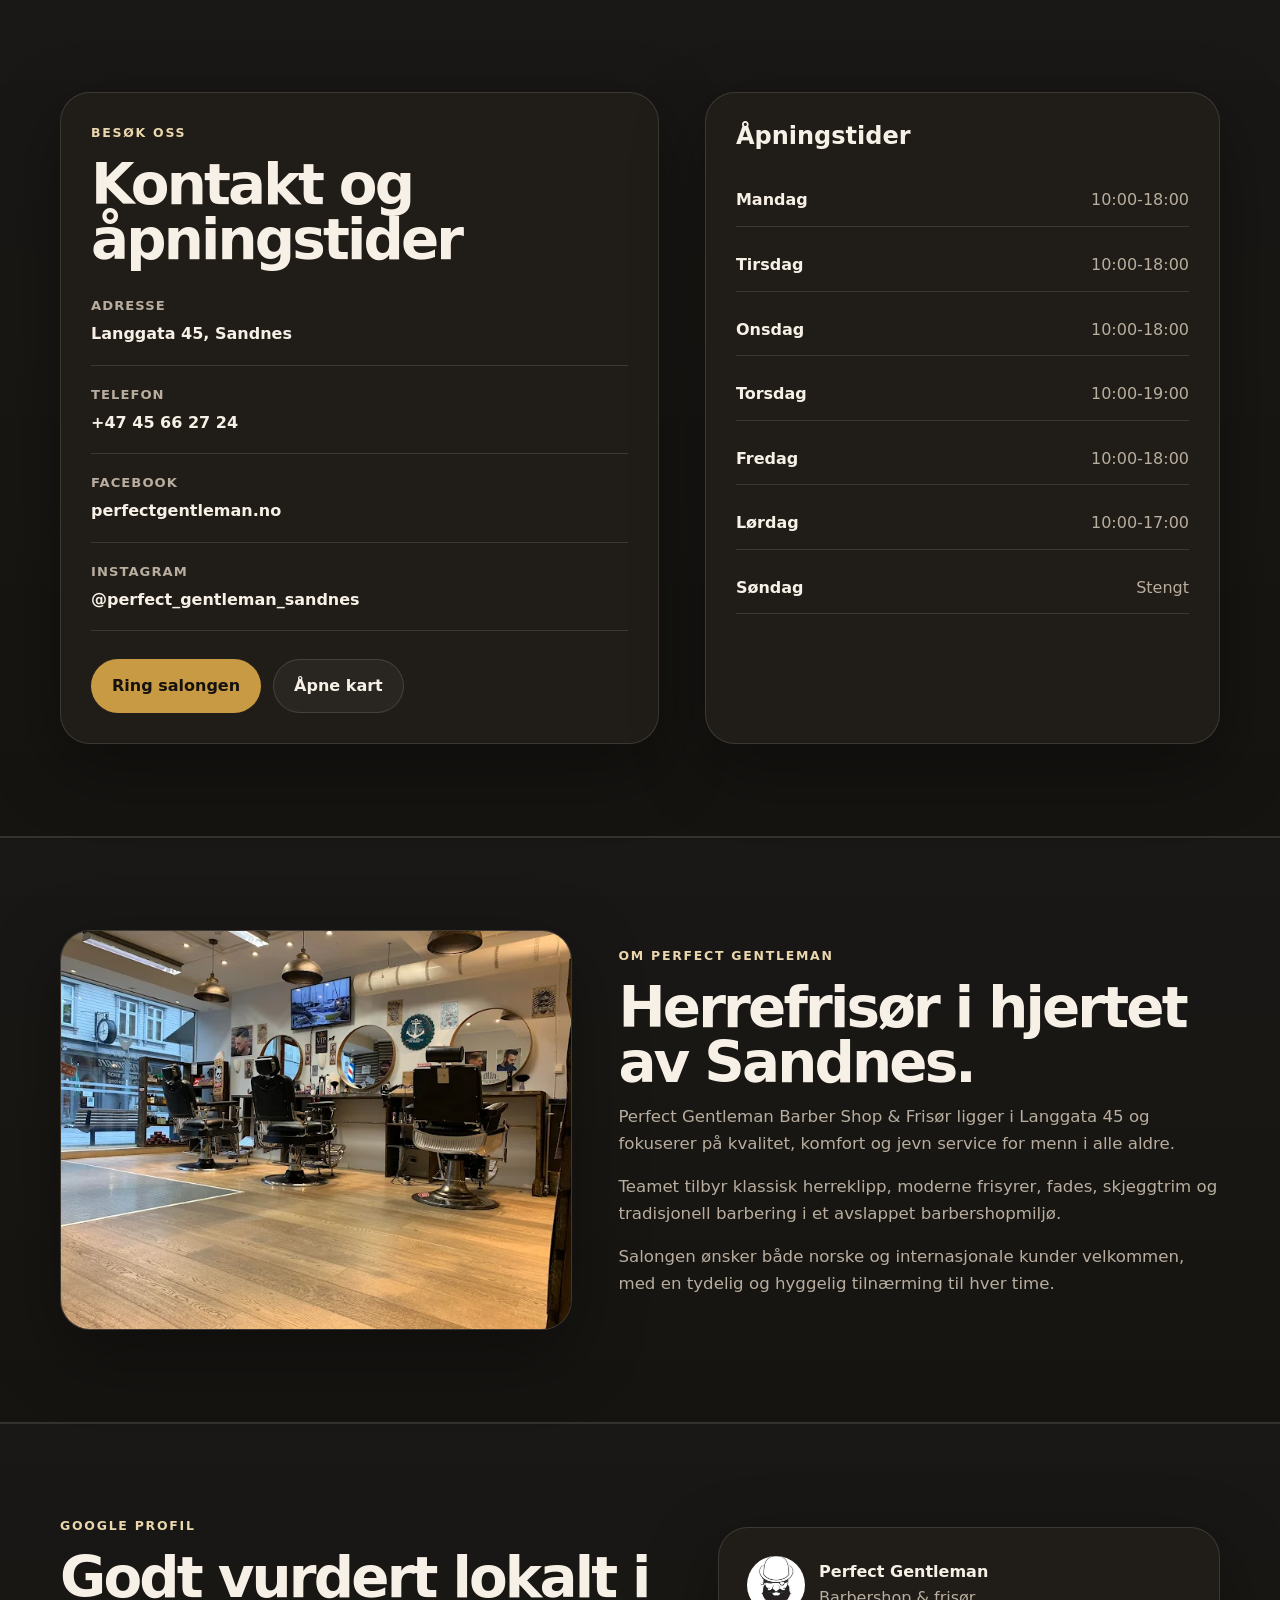
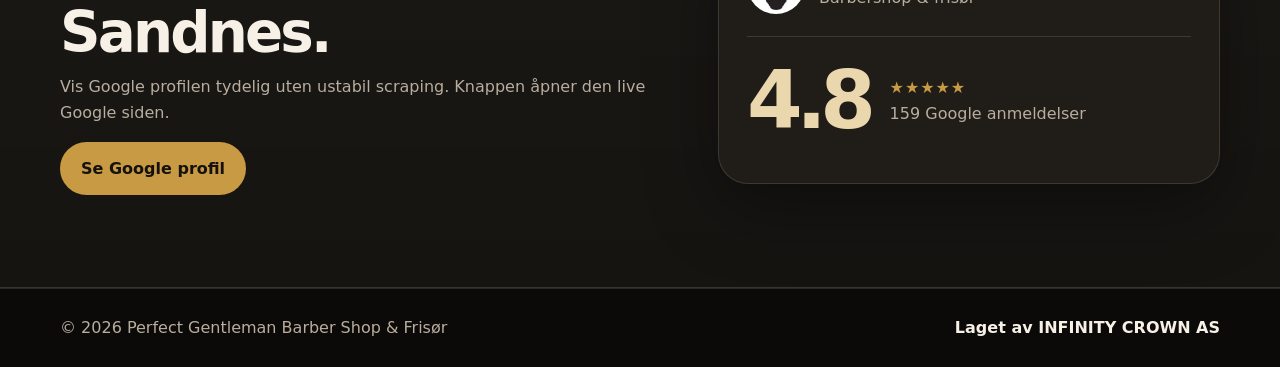
==== commit 06c4ff87: "Update index.html" ====
--- a/perfect-gentleman/index.html
+++ b/perfect-gentleman/index.html
@@ -8,11 +8,86 @@
   <meta name="description"
     content="Perfect Gentleman Barber Shop & Frisør in Sandnes. Men's haircuts, fades, beard trim, shaving and grooming at Langgata 45." />
   <meta name="theme-color" content="#11100d" />
-
+  <meta name="robots" content="index, follow" />
+
+  <!-- Canonical URL -->
+  <link rel="canonical" href="https://perfectgentleman.no/" />
+
+  <!-- Open Graph -->
   <meta property="og:title" content="Perfect Gentleman Barber Shop & Frisør" />
   <meta property="og:description" content="Men's haircuts, fades, beard trim and shaving in Sandnes." />
-  <meta property="og:image" content="assets/full_logo.jpg" />
+  <meta property="og:image" content="https://perfectgentleman.no/assets/full_logo.jpg" />
+  <meta property="og:url" content="https://perfectgentleman.no/" />
   <meta property="og:type" content="website" />
+  <meta property="og:locale" content="nb_NO" />
+  <meta property="og:site_name" content="Perfect Gentleman Barber Shop & Frisør" />
+
+  <!-- Twitter Card -->
+  <meta name="twitter:card" content="summary_large_image" />
+  <meta name="twitter:title" content="Perfect Gentleman Barber Shop & Frisør" />
+  <meta name="twitter:description" content="Men's haircuts, fades, beard trim and shaving in Sandnes." />
+  <meta name="twitter:image" content="https://perfectgentleman.no/assets/full_logo.jpg" />
+
+  <!-- Hreflang -->
+  <link rel="alternate" hreflang="en" href="https://perfectgentleman.no/en/" />
+  <link rel="alternate" hreflang="nb" href="https://perfectgentleman.no/" />
+  <link rel="alternate" hreflang="x-default" href="https://perfectgentleman.no/" />
+
+  <!-- DNS prefetch / preconnect -->
+  <link rel="dns-prefetch" href="//maps.google.com" />
+  <link rel="dns-prefetch" href="//www.facebook.com" />
+  <link rel="dns-prefetch" href="//www.instagram.com" />
+  <link rel="preconnect" href="https://maps.google.com" />
+  <link rel="preconnect" href="https://www.facebook.com" />
+  <link rel="preconnect" href="https://www.instagram.com" />
+
+  <!-- JSON-LD Structured Data -->
+  <script type="application/ld+json">
+  {
+    "@context": "https://schema.org",
+    "@type": "LocalBusiness",
+    "@id": "https://perfectgentleman.no/#business",
+    "name": "Perfect Gentleman Barber Shop & Frisør",
+    "image": "https://perfectgentleman.no/assets/full_logo.jpg",
+    "url": "https://perfectgentleman.no/",
+    "telephone": "+4745662724",
+    "email": "",
+    "priceRange": "100-400 NOK",
+    "description": "Men's haircuts, fades, beard trim, shaving and grooming in Sandnes.",
+    "address": {
+      "@type": "PostalAddress",
+      "streetAddress": "Langgata 45",
+      "addressLocality": "Sandnes",
+      "addressRegion": "Rogaland",
+      "postalCode": "4306",
+      "addressCountry": "NO"
+    },
+    "geo": {
+      "@type": "GeoCoordinates",
+      "latitude": 58.8519,
+      "longitude": 5.7352
+    },
+    "openingHoursSpecification": [
+      { "@type": "OpeningHoursSpecification", "dayOfWeek": "Monday", "opens": "10:00", "closes": "18:00" },
+      { "@type": "OpeningHoursSpecification", "dayOfWeek": "Tuesday", "opens": "10:00", "closes": "18:00" },
+      { "@type": "OpeningHoursSpecification", "dayOfWeek": "Wednesday", "opens": "10:00", "closes": "18:00" },
+      { "@type": "OpeningHoursSpecification", "dayOfWeek": "Thursday", "opens": "10:00", "closes": "19:00" },
+      { "@type": "OpeningHoursSpecification", "dayOfWeek": "Friday", "opens": "10:00", "closes": "18:00" },
+      { "@type": "OpeningHoursSpecification", "dayOfWeek": "Saturday", "opens": "10:00", "closes": "17:00" },
+      { "@type": "OpeningHoursSpecification", "dayOfWeek": "Sunday", "opens": "", "closes": "" }
+    ],
+    "aggregateRating": {
+      "@type": "AggregateRating",
+      "ratingValue": "4.8",
+      "reviewCount": "159",
+      "bestRating": "5"
+    },
+    "sameAs": [
+      "https://www.facebook.com/perfectgentleman.no/",
+      "https://www.instagram.com/perfect_gentleman_sandnes/"
+    ]
+  }
+  </script>
 
   <link rel="icon" href="assets/logo.jpg" />
   <link rel="apple-touch-icon" href="assets/logo.jpg" />
@@ -26,7 +101,7 @@
   <header class="site-header" id="top">
     <div class="container header-inner">
       <a class="brand" href="#top" aria-label="Perfect Gentleman home">
-        <img src="assets/logo%20with%20text.jpg" alt="Perfect Gentleman logo" />
+        <img src="assets/logo%20with%20text.jpg" alt="Perfect Gentleman logo" width="200" height="60" loading="eager" />
       </a>
 
       <nav class="main-nav" aria-label="Main navigation">
@@ -38,11 +113,11 @@
 
       <div class="language-selector" aria-label="Language selector">
         <button class="language-button" type="button" data-lang="en" aria-label="Switch to English">
-          <img src="assets/uk.png" alt="English" />
+          <img src="assets/uk.png" alt="English" width="24" height="16" loading="eager" />
           <span>EN</span>
         </button>
         <button class="language-button" type="button" data-lang="no" aria-label="Switch to Norwegian">
-          <img src="assets/no.png" alt="Norsk" />
+          <img src="assets/no.png" alt="Norsk" width="24" height="16" loading="eager" />
           <span>NO</span>
         </button>
       </div>
@@ -70,8 +145,8 @@
 
         <div class="hero-media reveal delay-1 hide-on-mobile">
           <div class="hero-card">
-            <img class="hero-logo" src="assets/full_logo.jpg" alt="Perfect Gentleman full logo" />
-            <img class="hero-photo" src="assets/barbers-at-work.webp" alt="Barbers working inside Perfect Gentleman" />
+            <img class="hero-logo" src="assets/full_logo.jpg" alt="Perfect Gentleman full logo" width="100" height="150" loading="eager" fetchpriority="high" />
+            <img class="hero-photo" src="assets/barbers-at-work.webp" alt="Barbers working inside Perfect Gentleman" width="400" height="300" loading="eager" />
           </div>
         </div>
       </div>
@@ -141,8 +216,8 @@
 
     <section class="section-pad section-alt" id="about">
       <div class="container about-grid">
-        <div class="about-media reveal hide-on-mobile">
-          <img src="assets/studio-empty-chairs.webp" alt="Perfect Gentleman barber shop interior" />
+          <div class="about-media reveal hide-on-mobile">
+          <img src="assets/studio-empty-chairs.webp" alt="Perfect Gentleman barber shop interior" width="600" height="400" loading="lazy" />
         </div>
         <div class="about-copy reveal delay-1">
           <p class="eyebrow" data-i18n="about.eyebrow">About Perfect Gentleman</p>
@@ -190,8 +265,8 @@
             target="_blank" rel="noopener" data-i18n="reviews.button">View Google profile</a>
         </div>
         <div class="google-card reveal delay-1">
-          <div class="google-card-top">
-            <img src="assets/logo.jpg" alt="Perfect Gentleman logo" />
+            <div class="google-card-top">
+            <img src="assets/logo.jpg" alt="Perfect Gentleman logo" width="60" height="60" loading="lazy" />
             <div>
               <strong>Perfect Gentleman</strong>
               <span data-i18n="reviews.category">Barber shop & Frisør</span>
